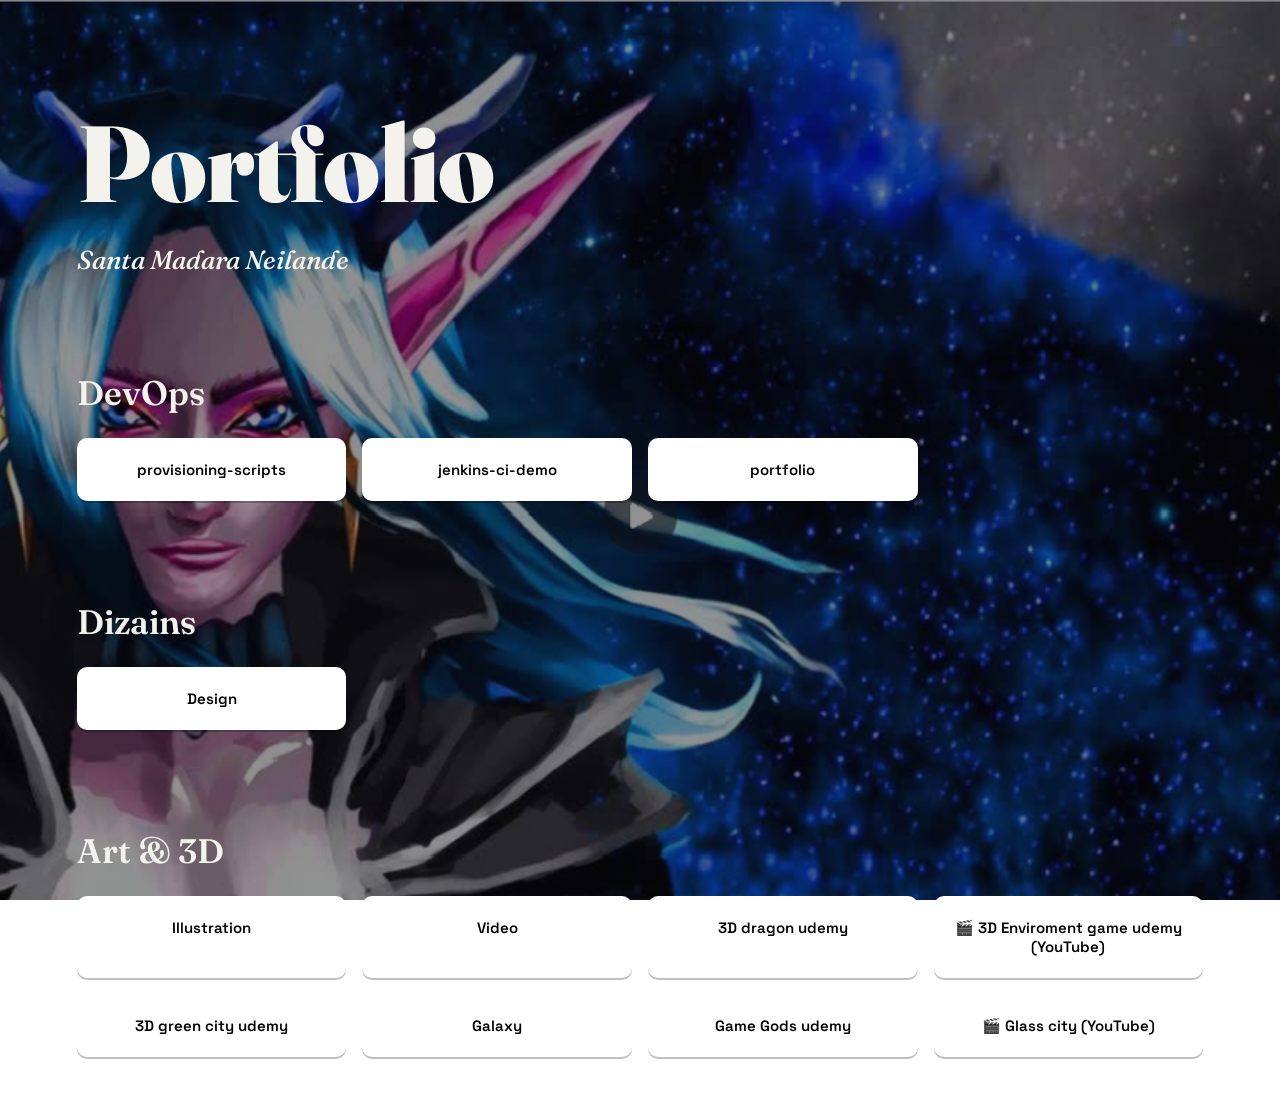
==== portfolio.html @ 1a490d92 "Izlaboti Python kļūdas, ģenerēts portfolio.html" ====
<!DOCTYPE html>
<html lang="lv">
<head>
<meta charset="UTF-8">
<meta name="veiwport" content="width=device-width, initial-scale=1.0">
<title>Portfolio - Santa Madara Neilande</title>
<link rel="preconnect" href="https://fonts.googleapis.com">
<link rel="preconnect" href="https://fonts.gstatic.com" crossorigin>
<link href="https://fonts.googleapis.com/css2?family=Fraunces:ital,wght@0,600;0,900;1,500&family=Space+Grotesk:wght@400;500;600&display=swap" rel="stylesheet">
<link rel="stylesheet" href="style.css">
</head>
<body>

    <header class="hero">
        <h1 class="hero-name">Portfolio</h1>
        <p class="hero-tagline">Santa Madara Neilande</p>
    </header>

    <section class="section">
        <h2 class="section-title">DevOps</h2>
        <div class="btn-grid" id="devops-grid">
    <a class="proj-btn" href="https://github.com/santamadaraneilande-ctrl/provisioning-scripts" target="_blank" rel="noopener">provisioning-scripts</a>
      <a class="proj-btn" href="https://github.com/santamadaraneilande-ctrl/jenkins-ci-demo" target="_blank" rel="noopener">jenkins-ci-demo</a>
      <a class="proj-btn" href="https://github.com/santamadaraneilande-ctrl/portfolio" target="_blank" rel="noopener">portfolio</a>
</div>
    </section>

    <section class="section">
        <h2 class="section-title">Dizains</h2>
        <div class="btn-grid" id="design-grid">
    <a class="proj-btn" href="https://santamadaraneilande.wordpress.com/2020/09/28/dizaina-darbi/" target="_blank" rel="noopener">Design</a>
</div>
    </section>

    <section class="section">
        <h2 class="section-title">Art & 3D</h2>
        <div class="btn-grid" id="art-grid">
    <a class="proj-btn" href="https://santamadaraneilande.wordpress.com/2025/05/31/ilustracijas/" target="_blank" rel="noopener">Illustration</a>
      <a class="proj-btn" href="https://santamadaraneilande.wordpress.com/2024/12/25/split-screen-video/" target="_blank" rel="noopener">Video</a>
      <a class="proj-btn" href="https://santamadaraneilande.wordpress.com/2020/01/01/bahamuta-valstiba/" target="_blank" rel="noopener">3D dragon udemy</a>
      <a class="proj-btn" href="https://www.youtube.com/watch?v=23Ps7ryTFQE" target="_blank" rel="noopener">🎬 3D Enviroment game udemy (YouTube)</a>
      <a class="proj-btn" href="https://santamadaraneilande.wordpress.com/2020/01/03/zala-pilseta/" target="_blank" rel="noopener">3D green city udemy</a>
      <a class="proj-btn" href="https://santamadaraneilande.wordpress.com/2019/12/31/galaktikas-cels/" target="_blank" rel="noopener">Galaxy</a>
      <a class="proj-btn" href="https://santamadaraneilande.wordpress.com/2020/01/02/masa-un-dieviete/" target="_blank" rel="noopener">Game Gods udemy</a>
      <a class="proj-btn" href="https://www.youtube.com/watch?v=MhY0C1VSXJg" target="_blank" rel="noopener">🎬 Glass city (YouTube)</a>
</div>
    </section>

</body>
</html>
---- style.css ----
:root {
    --ink: #000000;
    --btn-bg: #ffffff;
    --hero-text: #f4f2ec;
    --overlay: rgba(10, 10, 16, 0.45);
}

* { box-sizing: border-box; }

body {
    margin:0;
    color: var(--hero-text);
    font-family: 'Space Grotesk', sans-serif;
    background-image:
        linear-gradient(var(--overlay), var(--overlay)),
        url('images/background.jpg');
    background-size: cover;
    background-position: center;
    background-attachment: fixed;
    background-repeat: no-repeat;
    min-height: 100vh;
}

.hero {
    padding: 96px 6vw 56px;
    text-alighn: center;
}

.hero-name {
    font-family: 'Fraunces', serif;
    font-weight: 900;
    font-size: clamp(48px, 9vw, 108px);
    margin: 0;
    letter-spacing: -0.01em;
}

.hero-tagline {
    font-family: 'Fraunces', serif;
    font-style: italic;
    font-weight: 500;
    font-size: clamp(18px, 2.4vw, 26px);
    margin: 14px 0 0;
}

.section {
    padding: 40px 6vw 60px;
}

.section-title {
    font-family: 'Fraunces', serif;
    font-weight: 600;
    font-size: clamp(24px, 3vw, 34px);
    margin: 0 0 24px;
}

.btn-grid {
    display: grid;
    grid-template-columns: repeat(auto-fill, minmax(220px, 1fr));
    gap: 16px;
}

.proj-btn {
    background: var(--btn-bg);
    color: var(--ink);
    font-family: 'Space Grotesk', sans-serif;
    font-weight: 600;
    font-size: 15px;
    text-align: center;
    text-decoration: none;
    padding: 22px 18px;
    border-radius: 10px;
    transition: transform 0.15s ease, box-shadow 0.15s ease;
    box-shadow:0 2px 0 rgba(0,0,0,0.25);
}

.proj-btn:hover {
    transform: translateY(-3px);
    box-shadow: 0 6px 14px rgba(0,0,0,0.3);
}

.empty-note {
    color: var(--hero-text);
    opacity: 0.7;
    font-size: 14px;
    font-style: italic;
}

@media (max-width: 560px) {
    .hero { padding: 64px 6vw 40px; }
    .section { padding: 30px 6vw 40px;}
}
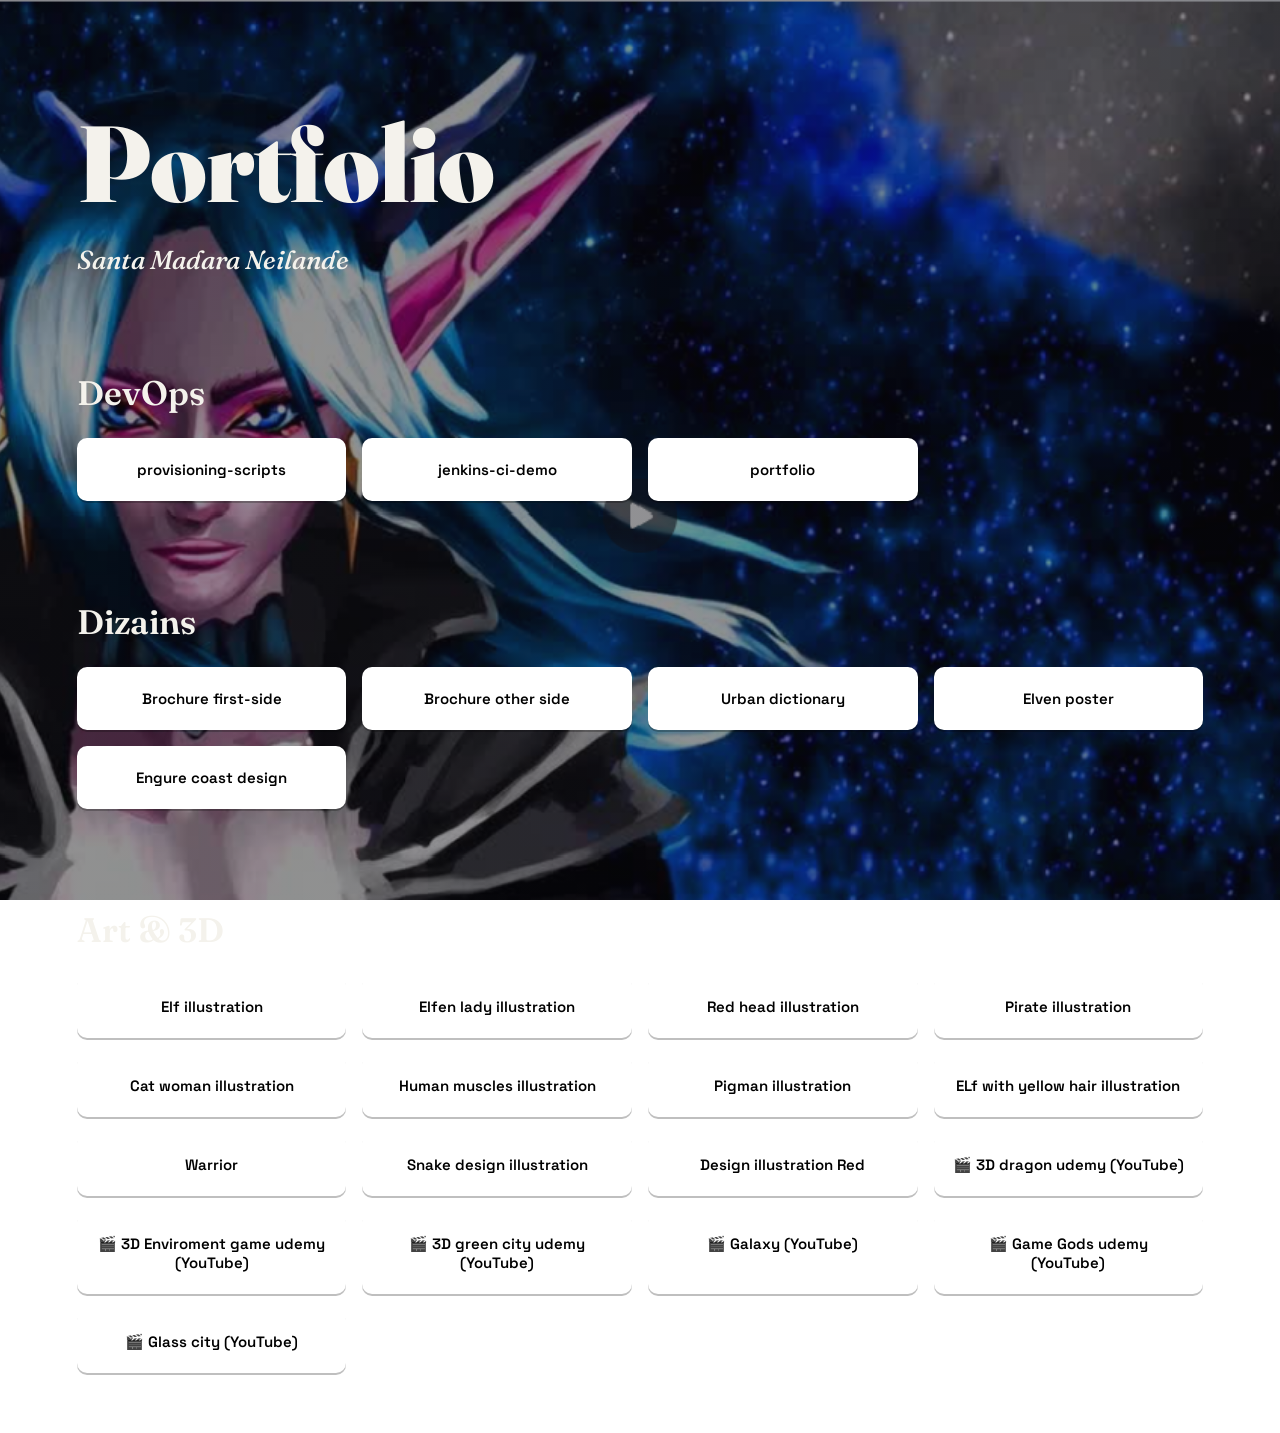
==== commit 4b46d814: "Izlaboti Python kļūdas, ģenerēts portfolio.html" ====
--- a/portfolio.html
+++ b/portfolio.html
@@ -28,20 +28,33 @@
     <section class="section">
         <h2 class="section-title">Dizains</h2>
         <div class="btn-grid" id="design-grid">
-    <a class="proj-btn" href="https://santamadaraneilande.wordpress.com/2020/09/28/dizaina-darbi/" target="_blank" rel="noopener">Design</a>
+    <a class="proj-btn" href="images/brochure.png" target="_blank" rel="noopener">Brochure first-side</a>
+      <a class="proj-btn" href="images/brochure2.png" target="_blank" rel="noopener">Brochure other side</a>
+      <a class="proj-btn" href="images/urban.png" target="_blank" rel="noopener">Urban dictionary</a>
+      <a class="proj-btn" href="images/Poster.png" target="_blank" rel="noopener">Elven poster</a>
+      <a class="proj-btn" href="images/coast.png" target="_blank" rel="noopener">Engure coast design</a>
 </div>
     </section>
 
     <section class="section">
         <h2 class="section-title">Art & 3D</h2>
         <div class="btn-grid" id="art-grid">
-    <a class="proj-btn" href="https://santamadaraneilande.wordpress.com/2025/05/31/ilustracijas/" target="_blank" rel="noopener">Illustration</a>
-      <a class="proj-btn" href="https://santamadaraneilande.wordpress.com/2024/12/25/split-screen-video/" target="_blank" rel="noopener">Video</a>
-      <a class="proj-btn" href="https://santamadaraneilande.wordpress.com/2020/01/01/bahamuta-valstiba/" target="_blank" rel="noopener">3D dragon udemy</a>
+    <a class="proj-btn" href="images/pabeigselfs.png" target="_blank" rel="noopener">Elf illustration</a>
+      <a class="proj-btn" href="images/elven.png" target="_blank" rel="noopener">Elfen lady illustration</a>
+      <a class="proj-btn" href="images/redhead.png" target="_blank" rel="noopener">Red head illustration</a>
+      <a class="proj-btn" href="images/pirate.png" target="_blank" rel="noopener">Pirate illustration</a>
+      <a class="proj-btn" href="images/catgirl.png" target="_blank" rel="noopener">Cat woman illustration</a>
+      <a class="proj-btn" href="images/cilveks-skelets.png" target="_blank" rel="noopener">Human muscles illustration</a>
+      <a class="proj-btn" href="images/cukcilvekspabeigtaversija.png" target="_blank" rel="noopener">Pigman illustration</a>
+      <a class="proj-btn" href="images/elfmaleyellowhair.png" target="_blank" rel="noopener">ELf with yellow hair illustration</a>
+      <a class="proj-btn" href="images/warrior-1.png" target="_blank" rel="noopener">Warrior</a>
+      <a class="proj-btn" href="images/Snake.png" target="_blank" rel="noopener">Snake design illustration</a>
+      <a class="proj-btn" href="images/Red.png" target="_blank" rel="noopener">Design illustration Red</a>
+      <a class="proj-btn" href="https://www.youtube.com/watch?v=BURVL35ZmCU" target="_blank" rel="noopener">🎬 3D dragon udemy (YouTube)</a>
       <a class="proj-btn" href="https://www.youtube.com/watch?v=23Ps7ryTFQE" target="_blank" rel="noopener">🎬 3D Enviroment game udemy (YouTube)</a>
-      <a class="proj-btn" href="https://santamadaraneilande.wordpress.com/2020/01/03/zala-pilseta/" target="_blank" rel="noopener">3D green city udemy</a>
-      <a class="proj-btn" href="https://santamadaraneilande.wordpress.com/2019/12/31/galaktikas-cels/" target="_blank" rel="noopener">Galaxy</a>
-      <a class="proj-btn" href="https://santamadaraneilande.wordpress.com/2020/01/02/masa-un-dieviete/" target="_blank" rel="noopener">Game Gods udemy</a>
+      <a class="proj-btn" href="https://www.youtube.com/watch?v=OQYY___jlO0" target="_blank" rel="noopener">🎬 3D green city udemy (YouTube)</a>
+      <a class="proj-btn" href="https://www.youtube.com/watch?v=ZyhvHQa6T0s&amp;t=1s" target="_blank" rel="noopener">🎬 Galaxy (YouTube)</a>
+      <a class="proj-btn" href="https://www.youtube.com/watch?v=_T0LJ6hnNiw&amp;t=2s" target="_blank" rel="noopener">🎬 Game Gods udemy (YouTube)</a>
       <a class="proj-btn" href="https://www.youtube.com/watch?v=MhY0C1VSXJg" target="_blank" rel="noopener">🎬 Glass city (YouTube)</a>
 </div>
     </section>
